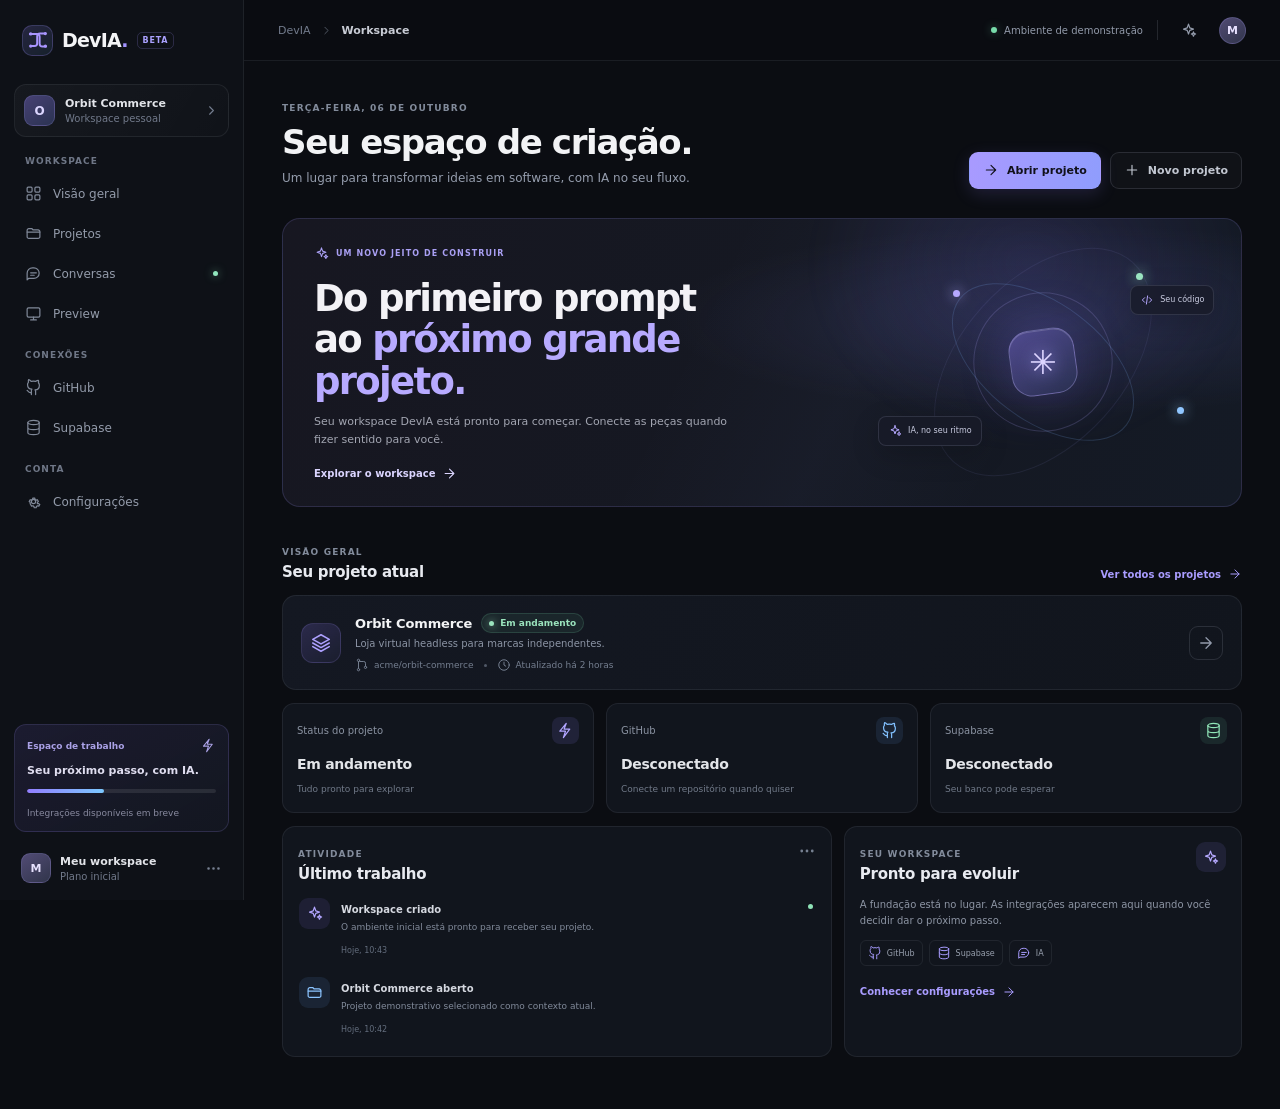
==== index.html @ 24600465 "Build DevIA workspace foundation" ====
<!doctype html>
<html lang="pt-BR">
  <head>
    <meta charset="UTF-8" />
    <meta name="viewport" content="width=device-width, initial-scale=1.0" />
    <meta name="theme-color" content="#0b0d12" />
    <meta name="description" content="DevIA — espaço de trabalho para desenvolvimento de software com IA." />
    <title>DevIA — Workspace</title>
    <link rel="icon" type="image/svg+xml" href="/favicon.svg" />
    <link rel="stylesheet" href="/src/styles.css" />
  </head>
  <body>
    <div id="app" aria-live="polite"></div>
    <script type="module" src="/src/app.js"></script>
  </body>
</html>
---- src/styles.css ----
:root {
  color-scheme: dark;
  --bg: #0b0d12;
  --bg-soft: #10131a;
  --panel: #11151d;
  --panel-raised: #151a23;
  --panel-hover: #191f2a;
  --line: rgba(194, 204, 222, .085);
  --line-strong: rgba(194, 204, 222, .14);
  --text: #f3f4f6;
  --text-secondary: #a0a6b4;
  --muted: #71798a;
  --purple: #a293ff;
  --blue: #77b8ff;
  --green: #89e7bb;
  --mint: #b1f7d2;
  --danger: #f28e96;
  font-family: Inter, ui-sans-serif, system-ui, -apple-system, BlinkMacSystemFont, "Segoe UI", sans-serif;
  font-synthesis: none;
  text-rendering: optimizeLegibility;
  -webkit-font-smoothing: antialiased;
  --radius-lg: 18px;
  --radius-md: 13px;
  --radius-sm: 10px;
}

* { box-sizing: border-box; }
html { min-width: 320px; background: var(--bg); }
body { margin: 0; min-width: 320px; min-height: 100vh; background: var(--bg); color: var(--text); }
button, input, textarea { font: inherit; }
button, a { -webkit-tap-highlight-color: transparent; }
a { color: inherit; text-decoration: none; }
button { color: inherit; }
[hidden] { display: none !important; }
::selection { color: #0b0d12; background: #b3a6ff; }

.app-shell { min-height: 100vh; }
.sidebar { position: fixed; z-index: 30; inset: 0 auto 0 0; display: flex; flex-direction: column; width: 244px; padding: 23px 14px 14px; background: #0e1117; border-right: 1px solid var(--line); }
.brand { display: flex; align-items: center; gap: 9px; height: 34px; margin: 0 8px 27px; }
.brand-mark { display: grid; width: 31px; height: 31px; place-items: center; color: #a995ff; border-radius: 10px; background: linear-gradient(145deg, rgba(151,133,255,.18), rgba(107,197,255,.09)); border: 1px solid rgba(159,143,255,.23); }
.brand-mark svg { width: 26px; height: 26px; }
.brand__word { font-weight: 730; letter-spacing: -.8px; font-size: 19px; }
.brand__dot { color: #a293ff; }
.brand__badge { padding: 3px 5px; color: #aaa1ff; border: 1px solid rgba(162,147,255,.2); border-radius: 5px; font-size: 8px; font-weight: 800; letter-spacing: .75px; }
.workspace-switcher { display: flex; align-items: center; gap: 10px; padding: 10px 9px; margin-bottom: 19px; border: 1px solid var(--line); background: linear-gradient(120deg, rgba(255,255,255,.035), rgba(255,255,255,.012)); border-radius: 12px; }
.workspace-switcher__avatar, .profile-avatar { display: grid; flex: 0 0 auto; place-items: center; width: 31px; height: 31px; color: #dcd6ff; font-size: 12px; font-weight: 700; border-radius: 9px; background: linear-gradient(145deg, #464073, #2b3352); border: 1px solid rgba(176,163,255,.2); }
.workspace-switcher__copy, .profile-button > span:nth-child(2) { display: flex; min-width: 0; flex: 1; flex-direction: column; gap: 3px; }
.workspace-switcher__copy strong, .profile-button strong { overflow: hidden; color: #e2e4e9; font-size: 11px; font-weight: 610; text-overflow: ellipsis; white-space: nowrap; }
.workspace-switcher__copy small, .profile-button small { color: var(--muted); font-size: 10px; }
.workspace-switcher__chevron { color: #757e90; }
.sidebar__nav { display: flex; flex: 1; flex-direction: column; gap: 18px; overflow: auto; scrollbar-width: thin; }
.nav-group { display: grid; gap: 3px; }
.nav-group__title { padding: 0 11px 6px; color: #6f7787; font-size: 9px; font-weight: 740; letter-spacing: 1.05px; text-transform: uppercase; }
.nav-link { position: relative; display: flex; align-items: center; gap: 11px; min-height: 37px; padding: 0 11px; color: #939baa; border-radius: 9px; font-size: 12px; font-weight: 530; transition: color .18s ease, background .18s ease; }
.nav-link .icon { color: #808999; }
.nav-link:hover { color: #e1e4ea; background: rgba(255,255,255,.035); }
.nav-link.is-active { color: #edeaff; background: linear-gradient(90deg, rgba(147,128,255,.14), rgba(147,128,255,.055)); box-shadow: inset 2px 0 #9b8aff; }
.nav-link.is-active .icon { color: #b0a3ff; }
.nav-link__ping { width: 5px; height: 5px; margin-left: auto; border-radius: 50%; background: #91e6bd; box-shadow: 0 0 9px rgba(137,231,187,.6); }
.sidebar__bottom { display: grid; gap: 12px; padding-top: 14px; }
.usage-card { position: relative; overflow: hidden; padding: 13px 12px 11px; border-radius: 12px; border: 1px solid rgba(164,151,255,.16); background: linear-gradient(150deg, rgba(101,81,179,.16), rgba(34,40,58,.26)); }
.usage-card__top { display: flex; align-items: center; justify-content: space-between; margin-bottom: 11px; color: #aaa1e6; font-size: 9px; font-weight: 610; }
.usage-card > strong { display: block; margin-bottom: 12px; color: #e0def0; font-size: 11px; font-weight: 620; }
.usage-card__bar { height: 4px; overflow: hidden; margin-bottom: 8px; border-radius: 5px; background: rgba(255,255,255,.09); }
.usage-card__bar i { display: block; width: 41%; height: 100%; border-radius: inherit; background: linear-gradient(90deg, #927eff, #7cc8ff); }
.usage-card small { color: #888a9f; font-size: 9px; }
.profile-button { display: flex; align-items: center; gap: 9px; width: 100%; padding: 9px 7px 3px; text-align: left; border: 0; background: transparent; }
.profile-button > .icon { color: #778091; }
.profile-avatar { width: 30px; height: 30px; color: #e8e2ff; font-size: 11px; background: linear-gradient(145deg, #514b74, #31354b); }
.profile-avatar--small { width: 27px; height: 27px; border-radius: 50%; }

.main-area { min-height: 100vh; margin-left: 244px; }
.topbar { position: sticky; z-index: 20; top: 0; display: flex; align-items: center; justify-content: space-between; height: 61px; padding: 0 34px; border-bottom: 1px solid var(--line); background: rgba(11,13,18,.87); backdrop-filter: blur(16px); }
.topbar__left, .topbar__right, .breadcrumbs { display: flex; align-items: center; }
.topbar__right { gap: 14px; }
.breadcrumbs { gap: 9px; color: #727b8c; font-size: 11px; }
.breadcrumbs .icon { color: #555c69; }
.breadcrumbs strong { color: #c8ccd5; font-weight: 560; }
.topbar__status { display: inline-flex; align-items: center; gap: 7px; color: #929aaa; font-size: 10px; }
.topbar__status i, .conversation-heading__dot { width: 6px; height: 6px; border-radius: 50%; background: #77dbaa; box-shadow: 0 0 10px rgba(119,219,170,.45); }
.topbar__divider { width: 1px; height: 20px; background: var(--line-strong); }
.icon-button { display: inline-grid; flex: 0 0 auto; width: 33px; height: 33px; place-items: center; color: #949cac; border: 1px solid transparent; border-radius: 9px; background: transparent; cursor: pointer; transition: color .16s ease, background .16s ease, border-color .16s ease; }
.icon-button:hover { color: #e3e5eb; background: rgba(255,255,255,.055); border-color: var(--line); }
.mobile-menu { display: none; }
.page-content { width: min(100%, 1450px); margin: 0 auto; padding: 35px 38px 52px; }
.page-heading { display: flex; align-items: flex-end; justify-content: space-between; gap: 26px; margin-bottom: 29px; }
.eyebrow { display: inline-block; color: #828b9b; font-size: 9px; font-weight: 750; letter-spacing: 1.18px; text-transform: uppercase; }
.page-heading h1 { margin: 8px 0 7px; color: #f2f3f5; font-size: clamp(27px, 3vw, 34px); font-weight: 640; letter-spacing: -1.35px; line-height: 1.14; }
.page-heading p { max-width: 565px; margin: 0; color: #959dad; font-size: 12px; line-height: 1.65; }
.page-heading__actions { display: flex; flex: 0 0 auto; flex-wrap: wrap; gap: 9px; }
.button { display: inline-flex; align-items: center; justify-content: center; gap: 8px; min-height: 37px; padding: 0 13px; color: #c1c6d1; border: 1px solid var(--line-strong); border-radius: 9px; background: rgba(255,255,255,.025); font-size: 11px; font-weight: 580; white-space: nowrap; cursor: pointer; transition: transform .16s ease, color .16s ease, background .16s ease, border-color .16s ease, box-shadow .16s ease; }
.button:hover { color: #f5f5f7; background: rgba(255,255,255,.075); border-color: rgba(198,207,225,.22); }
.button:active { transform: translateY(1px); }
.button--primary { color: #11111a; border-color: transparent; background: linear-gradient(105deg, #a99aff, #8f9dfd); box-shadow: 0 5px 17px rgba(144,129,255,.16); }
.button--primary:hover { color: #0b0d12; background: linear-gradient(105deg, #b6aaff, #9caaff); box-shadow: 0 7px 22px rgba(144,129,255,.26); }
.button--secondary { color: #c2c7d1; }
.button--ghost { border-color: transparent; background: transparent; color: #8f98a8; }
.button--sm { min-height: 30px; padding: 0 9px; font-size: 10px; }
.button:focus-visible, .icon-button:focus-visible, .nav-link:focus-visible, input:focus-visible, textarea:focus-visible { outline: 2px solid #a293ff; outline-offset: 2px; }

.welcome-banner { position: relative; display: flex; min-height: 246px; overflow: hidden; margin-bottom: 33px; border: 1px solid rgba(162,147,255,.17); border-radius: 18px; background: radial-gradient(ellipse at 81% 35%, rgba(84,89,160,.24) 0%, transparent 36%), linear-gradient(105deg, #171721 0%, #151822 54%, #141a25 100%); }
.welcome-banner::before { position: absolute; inset: 0; background: linear-gradient(115deg, transparent 42%, rgba(139,161,255,.03), transparent 76%); content: ""; pointer-events: none; }
.welcome-banner__glow { position: absolute; top: -150px; right: -25px; width: 470px; height: 390px; border-radius: 50%; background: radial-gradient(ellipse, rgba(111,102,223,.16), transparent 67%); filter: blur(8px); }
.welcome-banner__content { position: relative; z-index: 2; width: 61%; padding: 27px 31px 25px; }
.welcome-banner__label { display: flex; align-items: center; gap: 7px; color: #aaa0f4; font-size: 8px; font-weight: 750; letter-spacing: 1.1px; }
.welcome-banner h2 { margin: 17px 0 10px; color: #f3f2f6; font-size: clamp(27px, 3.4vw, 37px); font-weight: 570; letter-spacing: -1.7px; line-height: 1.13; }
.welcome-banner h2 span { color: #b7aaff; }
.welcome-banner__content > p { max-width: 440px; margin: 0; color: #a2a5b1; font-size: 11px; line-height: 1.65; }
.banner-link { display: inline-flex; align-items: center; gap: 7px; margin-top: 17px; color: #dbd5ff; font-size: 10px; font-weight: 640; }
.banner-link:hover { color: white; }
.welcome-art { position: absolute; top: 0; right: 2%; width: 39%; height: 100%; }
.orbit { position: absolute; top: 50%; left: 52%; border: 1px solid rgba(180,170,255,.19); border-radius: 50%; transform: translate(-50%,-50%) rotate(-22deg); }
.orbit--one { width: 139px; height: 139px; }
.orbit--two { width: 210px; height: 118px; border-color: rgba(130,180,255,.18); transform: translate(-50%,-50%) rotate(37deg); }
.orbit--three { width: 269px; height: 165px; border-color: rgba(151,151,226,.1); transform: translate(-50%,-50%) rotate(-48deg); }
.welcome-art__core { position: absolute; top: 50%; left: 52%; display: grid; width: 66px; height: 66px; place-items: center; border: 1px solid rgba(193,181,255,.35); border-radius: 21px; background: linear-gradient(145deg, rgba(111,98,195,.57), rgba(53,62,106,.55)); box-shadow: 0 0 50px rgba(128,111,249,.28), inset 0 1px rgba(255,255,255,.17); transform: translate(-50%,-50%) rotate(-8deg); }
.welcome-art__spark { color: #ddd5ff; font-size: 33px; text-shadow: 0 0 18px #a498ff; transform: rotate(8deg); }
.orbit-node { position: absolute; width: 7px; height: 7px; border-radius: 50%; box-shadow: 0 0 13px currentColor; }
.orbit-node--one { top: 25%; left: 28%; color: #b6a7ff; background: #b6a7ff; }
.orbit-node--two { right: 10%; bottom: 32%; color: #90c6ff; background: #90c6ff; }
.orbit-node--three { top: 19%; right: 21%; color: #9ce8c3; background: #9ce8c3; }
.floating-chip { position: absolute; z-index: 3; display: flex; align-items: center; gap: 6px; padding: 7px 9px; color: #c9cce0; border: 1px solid rgba(190,195,227,.14); border-radius: 8px; background: rgba(24,27,41,.8); box-shadow: 0 9px 28px rgba(0,0,0,.18); font-size: 8px; backdrop-filter: blur(7px); }
.floating-chip .icon { color: #b6a8ff; }
.floating-chip--top { top: 23%; right: 2%; }
.floating-chip--bottom { bottom: 21%; left: 8%; }
.section-row { display: flex; align-items: flex-end; justify-content: space-between; gap: 15px; margin: 0 0 14px; }
.section-row h2, .panel-heading h2 { margin: 4px 0 0; color: #e8eaf0; font-size: 15px; font-weight: 600; letter-spacing: -.28px; }
.text-link { display: inline-flex; align-items: center; gap: 7px; color: #a99cff; font-size: 10px; font-weight: 600; transition: color .15s ease; }
.text-link:hover { color: #ccc3ff; }
.project-overview { display: flex; align-items: center; justify-content: space-between; gap: 14px; min-height: 94px; padding: 17px 18px; border: 1px solid var(--line); border-radius: 14px; background: linear-gradient(115deg, #141822, #11151d); transition: border .18s ease, background .18s ease; }
.project-overview:hover { border-color: rgba(162,147,255,.22); background: #151a23; }
.project-overview__main { display: flex; align-items: center; min-width: 0; gap: 14px; }
.project-logo { display: grid; flex: 0 0 auto; width: 40px; height: 40px; place-items: center; border: 1px solid rgba(165,151,255,.16); border-radius: 12px; }
.project-logo--violet { color: #aea1ff; background: linear-gradient(145deg, rgba(135,115,240,.2), rgba(66,65,117,.15)); }
.project-logo--blue { color: #87c7ff; background: linear-gradient(145deg, rgba(73,150,240,.18), rgba(55,89,137,.13)); border-color: rgba(120,184,255,.17); }
.project-logo--green { color: #8de2b7; background: linear-gradient(145deg, rgba(87,197,147,.16), rgba(47,113,95,.12)); border-color: rgba(137,231,187,.16); }
.project-overview__copy { min-width: 0; }
.project-title-row { display: flex; align-items: center; flex-wrap: wrap; gap: 9px; }
.project-title-row h3 { margin: 0; font-size: 13px; font-weight: 610; letter-spacing: -.15px; }
.project-overview__copy > p { overflow: hidden; margin: 5px 0 9px; color: #8c95a5; font-size: 10px; text-overflow: ellipsis; white-space: nowrap; }
.project-meta { display: flex; align-items: center; gap: 10px; color: #747e8f; font-size: 9px; }
.project-meta span { display: flex; align-items: center; gap: 5px; }
.project-meta > i { width: 3px; height: 3px; border-radius: 50%; background: #505867; }
.project-arrow { display: grid; flex: 0 0 auto; width: 34px; height: 34px; place-items: center; color: #929aab; border: 1px solid var(--line-strong); border-radius: 9px; transition: color .16s, border .16s, background .16s; }
.project-arrow:hover { color: #d7d0ff; border-color: rgba(162,147,255,.32); background: rgba(162,147,255,.08); }
.metric-grid { display: grid; grid-template-columns: repeat(3, minmax(0, 1fr)); gap: 12px; margin-top: 13px; }
.metric-card { min-height: 110px; padding: 13px 14px; border: 1px solid var(--line); border-radius: 12px; background: var(--panel); }
.metric-card__top { display: flex; align-items: center; justify-content: space-between; margin-bottom: 12px; color: #8b93a2; font-size: 10px; }
.metric-icon { display: grid; width: 27px; height: 27px; place-items: center; border-radius: 8px; }
.metric-icon--violet { color: #b1a5ff; background: rgba(148,130,255,.12); }
.metric-icon--blue { color: #82c1ff; background: rgba(110,180,255,.1); }
.metric-icon--green { color: #90e6b8; background: rgba(112,219,166,.1); }
.metric-card > strong { display: block; margin-bottom: 5px; color: #e3e5e9; font-size: 14px; font-weight: 590; letter-spacing: -.28px; }
.metric-card > small { color: #717a89; font-size: 9px; }
.badge { display: inline-flex; align-items: center; gap: 6px; width: fit-content; padding: 4px 7px; color: #a2a9b7; border: 1px solid rgba(174,185,202,.13); border-radius: 20px; background: rgba(174,185,202,.055); font-size: 9px; font-weight: 570; white-space: nowrap; }
.badge--green { color: #9ae3bd; border-color: rgba(117,214,163,.17); background: rgba(102,192,145,.085); }
.badge--blue { color: #96caff; border-color: rgba(112,180,255,.17); background: rgba(92,154,222,.09); }
.badge--violet { color: #b9acff; border-color: rgba(166,148,255,.18); background: rgba(132,111,220,.1); }
.badge__dot { width: 5px; height: 5px; border-radius: 50%; background: currentColor; box-shadow: 0 0 8px currentColor; }
.dashboard-bottom { display: grid; grid-template-columns: 1.16fr .84fr; gap: 12px; margin-top: 13px; }
.panel { border: 1px solid var(--line); border-radius: 13px; background: var(--panel); }
.activity-panel, .next-panel { min-height: 184px; padding: 15px; }
.panel-heading { display: flex; align-items: flex-start; justify-content: space-between; gap: 12px; }
.panel-heading > .icon { color: #768091; }
.activity-item { position: relative; display: flex; gap: 11px; padding: 15px 1px 5px; }
.activity-icon { display: grid; flex: 0 0 auto; width: 31px; height: 31px; place-items: center; border-radius: 9px; }
.activity-icon--violet { color: #b2a5ff; background: rgba(148,130,255,.1); }
.activity-icon--blue { color: #8bc4ff; background: rgba(110,180,255,.1); }
.activity-item__copy { min-width: 0; }
.activity-item__copy strong { color: #d5d8e0; font-size: 10px; font-weight: 590; }
.activity-item__copy p { margin: 4px 0; color: #818a9a; font-size: 9px; line-height: 1.45; }
.activity-item__copy small { color: #636d7d; font-size: 8px; }
.activity-indicator { position: absolute; top: 21px; right: 3px; width: 5px; height: 5px; border-radius: 50%; background: #8fe3b7; }
.next-panel__spark { display: grid; width: 30px; height: 30px; place-items: center; color: #b6a9ff; border-radius: 9px; background: rgba(150,133,255,.11); }
.next-panel > p { margin: 14px 0 12px; color: #8d95a4; font-size: 10px; line-height: 1.55; }
.next-panel__tags { display: flex; flex-wrap: wrap; gap: 6px; margin-bottom: 14px; }
.next-panel__tags span { display: inline-flex; align-items: center; gap: 5px; padding: 5px 7px; color: #979fad; border: 1px solid var(--line); border-radius: 6px; font-size: 8px; }
.next-panel__tags span .icon { color: #a89cff; }

.projects-toolbar { display: flex; align-items: center; justify-content: space-between; gap: 16px; margin-bottom: 13px; }
.projects-toolbar__copy p { margin: 5px 0 0; color: #7f8999; font-size: 10px; }
.search-field { display: flex; align-items: center; gap: 8px; width: min(255px, 45vw); height: 35px; padding: 0 10px; color: #7e8797; border: 1px solid var(--line-strong); border-radius: 8px; background: #10141b; }
.search-field:focus-within { border-color: rgba(162,147,255,.46); box-shadow: 0 0 0 3px rgba(162,147,255,.08); }
.search-field input { width: 100%; min-width: 0; color: var(--text); border: 0; outline: 0; background: transparent; font-size: 10px; }
.search-field input::placeholder { color: #626b7a; }
.project-list { overflow: hidden; border: 1px solid var(--line); border-radius: 12px; background: #10141b; }
.project-list__header, .project-row { display: grid; grid-template-columns: minmax(200px, 1.5fr) minmax(125px, .85fr) minmax(150px, 1fr) minmax(86px, .6fr) 78px; align-items: center; gap: 12px; }
.project-list__header { min-height: 38px; padding: 0 15px; color: #687282; border-bottom: 1px solid var(--line); background: rgba(255,255,255,.012); font-size: 8px; font-weight: 720; letter-spacing: .7px; text-transform: uppercase; }
.project-row { min-height: 70px; padding: 0 15px; border-bottom: 1px solid var(--line); transition: background .14s ease; }
.project-row:last-of-type { border-bottom: 0; }
.project-row:hover { background: rgba(255,255,255,.024); }
.project-row__identity { display: flex; align-items: center; min-width: 0; gap: 10px; }
.project-row__identity .project-logo { width: 34px; height: 34px; border-radius: 10px; }
.project-row__identity > div { display: grid; min-width: 0; gap: 4px; }
.project-row__identity strong { overflow: hidden; color: #e1e4ea; font-size: 10px; font-weight: 590; text-overflow: ellipsis; white-space: nowrap; }
.project-row__identity > div > span { overflow: hidden; color: #788291; font-size: 9px; text-overflow: ellipsis; white-space: nowrap; }
.project-row__status { min-width: 0; }
.project-row__repo { display: flex; align-items: center; gap: 6px; overflow: hidden; color: #939baa; font-size: 9px; text-overflow: ellipsis; white-space: nowrap; }
.project-row__repo .icon { flex: 0 0 auto; color: #747e8e; }
.project-row__updated { color: #7f8998; font-size: 9px; white-space: nowrap; }
.project-row > .button { width: fit-content; }
.project-list__empty { padding: 28px; color: #8a93a2; text-align: center; font-size: 11px; }
.demo-note { display: flex; align-items: center; gap: 7px; margin-top: 13px; color: #737d8c; font-size: 9px; }
.demo-note .icon { color: #a89aff; }

.conversation-heading { margin-bottom: 21px; text-align: center; }
.conversation-heading > div { display: flex; align-items: center; justify-content: center; gap: 8px; color: #aaa0ff; }
.conversation-heading > div > .eyebrow { color: #9a91cd; }
.conversation-heading__dot { width: 5px; height: 5px; margin-left: 2px; }
.conversation-heading h1 { margin: 12px 0 7px; font-size: 25px; font-weight: 610; letter-spacing: -1px; }
.conversation-heading p { margin: 0; color: #8891a1; font-size: 11px; }
.conversation-layout { display: grid; grid-template-columns: minmax(0, 1.65fr) minmax(245px, .85fr); align-items: start; gap: 13px; }
.chat-panel { display: flex; min-height: 508px; flex-direction: column; overflow: hidden; }
.chat-panel__header { display: flex; align-items: center; justify-content: space-between; min-height: 57px; padding: 0 14px; border-bottom: 1px solid var(--line); }
.chat-project { display: flex; align-items: center; gap: 9px; }
.chat-project .project-logo { width: 30px; height: 30px; border-radius: 9px; }
.chat-project > span:nth-child(2) { display: flex; flex-direction: column; gap: 3px; }
.chat-project strong { color: #dfe2e9; font-size: 10px; font-weight: 600; }
.chat-project small { color: #747e8c; font-size: 8px; }
.chat-project > .icon { margin-left: 2px; color: #717b8a; }
.chat-history { display: flex; flex: 1; flex-direction: column; gap: 2px; min-height: 0; max-height: 368px; overflow-y: auto; padding: 12px 16px 7px; scrollbar-color: #353a49 transparent; scrollbar-width: thin; }
.chat-message { display: flex; gap: 10px; padding: 10px 1px; }
.chat-message--user { flex-direction: row-reverse; }
.chat-avatar { display: grid; flex: 0 0 auto; width: 27px; height: 27px; place-items: center; color: #b5a8ff; border: 1px solid rgba(161,144,255,.18); border-radius: 9px; background: rgba(126,106,222,.11); }
.chat-avatar--user { color: #e1deff; border-color: rgba(171,159,255,.15); background: #424269; font-size: 10px; font-weight: 700; }
.chat-message__body { max-width: min(87%, 490px); }
.chat-message--user .chat-message__body { text-align: right; }
.chat-message__meta { display: flex; align-items: center; gap: 7px; min-height: 15px; }
.chat-message--user .chat-message__meta { justify-content: flex-end; }
.chat-message__meta strong { color: #cfd3dc; font-size: 9px; font-weight: 620; }
.chat-message__meta > span { color: #677182; font-size: 8px; }
.chat-message__body p { margin: 5px 0 0; color: #9ba3b1; font-size: 10px; line-height: 1.65; }
.chat-message--user .chat-message__body p { display: inline-block; padding: 8px 10px; color: #ded9ff; border: 1px solid rgba(164,150,255,.1); border-radius: 10px 3px 10px 10px; background: rgba(117,100,195,.11); text-align: left; }
.demo-chip { padding: 2px 4px; color: #988be4 !important; border: 1px solid rgba(157,139,255,.16); border-radius: 4px; font-size: 7px !important; font-weight: 750; letter-spacing: .3px; }
.processing-label { color: #ae9fff !important; }
.typing-indicator { display: flex; gap: 4px; margin-top: 8px; }
.typing-indicator i { width: 5px; height: 5px; border-radius: 50%; background: #a797ff; animation: typing 1s ease-in-out infinite; }
.typing-indicator i:nth-child(2) { animation-delay: .14s; }
.typing-indicator i:nth-child(3) { animation-delay: .28s; }
@keyframes typing { 0%, 60%, 100% { opacity: .34; transform: translateY(0); } 30% { opacity: 1; transform: translateY(-3px); } }
.chat-composer { margin: 5px 11px 11px; padding: 9px 10px 7px; border: 1px solid rgba(190,199,218,.15); border-radius: 11px; background: #0e1219; transition: border-color .16s, box-shadow .16s; }
.chat-composer:focus-within { border-color: rgba(162,147,255,.39); box-shadow: 0 0 0 3px rgba(162,147,255,.06); }
.chat-composer textarea { display: block; width: 100%; min-height: 38px; max-height: 100px; resize: vertical; padding: 4px 1px; color: #e2e5eb; border: 0; outline: 0; background: transparent; font-size: 10px; line-height: 1.5; }
.chat-composer textarea::placeholder { color: #626c7b; }
.chat-composer__bottom { display: flex; align-items: center; justify-content: space-between; gap: 12px; padding-top: 7px; }
.chat-composer__bottom > span { display: flex; align-items: center; gap: 5px; color: #707a89; font-size: 8px; }
.chat-composer__bottom > span .icon { color: #a192ff; }
.send-button { display: grid; width: 29px; height: 29px; place-items: center; color: #171521; border: 0; border-radius: 8px; background: linear-gradient(135deg, #b2a4ff, #8bb8ff); cursor: pointer; transition: filter .15s, transform .15s; }
.send-button:hover { filter: brightness(1.1); transform: translateY(-1px); }
.send-button:disabled { opacity: .48; cursor: wait; }
.actions-panel { padding: 14px 13px 12px; }
.actions-panel .panel-heading h2 { font-size: 13px; }
.count-badge { display: grid; width: 23px; height: 23px; place-items: center; color: #bcb0ff; border: 1px solid rgba(164,149,255,.18); border-radius: 7px; background: rgba(142,125,237,.09); font-size: 9px; }
.actions-panel__intro { margin: 9px 0 12px; color: #7e8897; font-size: 9px; line-height: 1.5; }
.file-list { display: grid; gap: 3px; }
.file-row { display: flex; align-items: center; gap: 7px; min-width: 0; padding: 7px 6px; border: 1px solid transparent; border-radius: 7px; background: rgba(255,255,255,.018); }
.file-row > .icon { flex: 0 0 auto; color: #7d8796; }
.file-change { width: 15px; flex: 0 0 auto; font-size: 9px; font-weight: 800; text-align: center; }
.file-change--m { color: #e0b96f; }
.file-change--a { color: #84dbab; }
.file-change--d { color: #e48e99; }
.file-row__name { overflow: hidden; flex: 1; color: #b4bbc7; font-family: ui-monospace, SFMono-Regular, Menlo, monospace; font-size: 8px; text-overflow: ellipsis; white-space: nowrap; }
.file-row__type { color: #657081; font-size: 7px; }
.file-actions { display: flex; flex-wrap: wrap; gap: 5px; margin-top: 10px; }
.panel-footnote { display: flex; align-items: center; gap: 5px; margin-top: 12px; padding-top: 9px; color: #6d7786; border-top: 1px solid var(--line); font-size: 8px; }
.panel-footnote .icon { color: #78ba9c; }
.empty-files { display: grid; justify-items: center; gap: 8px; padding: 32px 12px; color: #8692a0; text-align: center; }
.empty-files .icon { color: #87ddb4; }
.empty-files strong { color: #cbd1d8; font-size: 11px; }
.empty-files span { font-size: 9px; }

.preview-shell { overflow: hidden; border: 1px solid var(--line-strong); border-radius: 13px; background: #11151d; box-shadow: 0 20px 65px rgba(0,0,0,.17); }
.preview-toolbar { display: flex; align-items: center; gap: 9px; height: 46px; padding: 0 11px; border-bottom: 1px solid var(--line); background: #151922; }
.preview-toolbar__traffic { display: flex; gap: 5px; padding: 0 5px 0 2px; }
.preview-toolbar__traffic i { width: 7px; height: 7px; border-radius: 50%; background: #ed7c7d; }
.preview-toolbar__traffic i:nth-child(2) { background: #e7ba69; }
.preview-toolbar__traffic i:nth-child(3) { background: #70c58c; }
.preview-address { display: flex; flex: 1; align-items: center; gap: 7px; max-width: 470px; height: 27px; margin: 0 auto; padding: 0 9px; color: #7c8594; border: 1px solid rgba(180,190,210,.075); border-radius: 6px; background: #0d1117; font-size: 8px; }
.preview-address .icon { color: #86d0a9; }
.preview-address b { color: #555e6c; font-weight: 400; }
.preview-address span:last-child { overflow: hidden; color: #9fa7b4; text-overflow: ellipsis; white-space: nowrap; }
.preview-refresh.is-spinning .icon { animation: rotate .65s ease; }
@keyframes rotate { to { transform: rotate(360deg); } }
.preview-canvas { min-height: 475px; padding: 23px; background: #090b0f; }
.demo-site { position: relative; display: flex; min-height: 430px; flex-direction: column; overflow: hidden; padding: 21px 30px 13px; color: #20211d; background: #e8e8e3; font-family: Inter, ui-sans-serif, system-ui, sans-serif; }
.demo-site__nav { position: relative; z-index: 3; display: flex; align-items: center; justify-content: space-between; min-height: 30px; }
.demo-site__brand { display: flex; align-items: center; gap: 4px; color: #171914; font-size: 16px; font-weight: 680; letter-spacing: -1px; }
.demo-site__brand > span:last-child { color: #9b553e; }
.demo-site__mark { display: grid; width: 22px; height: 22px; place-items: center; margin-right: 4px; color: #e8e8e3; border-radius: 7px; background: #252821; font-family: Georgia, serif; font-size: 15px; font-style: italic; }
.demo-site__links { display: flex; gap: 24px; color: #6a6d64; font-size: 8px; }
.demo-site__nav-cta { padding: 7px 10px; color: #e9e7df; border-radius: 4px; background: #282a24; font-size: 8px; }
.demo-site__nav-cta span { margin-left: 7px; }
.demo-site__hero { position: relative; display: flex; flex: 1; flex-direction: column; justify-content: center; min-height: 335px; padding: 27px 2px 42px; }
.demo-site__kicker { display: flex; align-items: center; gap: 6px; color: #74786e; font-size: 7px; font-weight: 680; letter-spacing: 1.05px; }
.demo-site__kicker i { width: 5px; height: 5px; border-radius: 50%; background: #a8644e; }
.demo-site__hero h2, .demo-site__hero h1 { position: relative; z-index: 2; max-width: 480px; margin: 14px 0 10px; color: #22241e; font-family: Georgia, "Times New Roman", serif; font-size: clamp(45px, 6vw, 75px); font-weight: 400; letter-spacing: -4.4px; line-height: .9; }
.demo-site__hero h2 em, .demo-site__hero h1 em { color: #a35c45; font-weight: 400; }
.demo-site__hero > p { position: relative; z-index: 2; max-width: 280px; margin: 5px 0 14px; color: #77786f; font-size: 9px; line-height: 1.65; }
.demo-site__button { position: relative; z-index: 2; display: inline-flex; align-items: center; gap: 14px; width: fit-content; padding: 9px 11px; color: #e8e7dd; border-radius: 4px; background: #282a24; font-size: 8px; }
.demo-site__hero-foot { position: absolute; right: 0; bottom: 12px; left: 0; display: flex; justify-content: space-between; color: #8b8c83; font-size: 6px; letter-spacing: .6px; }
.demo-site__graphic { position: absolute; top: 50%; right: 5%; width: 260px; height: 245px; transform: translateY(-48%); }
.graphic-ring { position: absolute; top: 50%; left: 50%; display: block; border: 1px solid rgba(152,93,69,.2); border-radius: 50%; transform: translate(-50%,-50%) rotate(-32deg); }
.graphic-ring--one { width: 192px; height: 192px; }
.graphic-ring--two { width: 265px; height: 128px; border-color: rgba(96,101,81,.19); transform: translate(-50%,-50%) rotate(43deg); }
.graphic-blob { position: absolute; top: 50%; left: 50%; width: 91px; height: 102px; border-radius: 56% 44% 42% 58% / 42% 47% 53% 58%; background: radial-gradient(circle at 30% 27%, #bc8065, #a35841 55%, #783f35); box-shadow: inset -9px -12px 15px rgba(57,32,29,.24), 0 10px 23px rgba(98,63,46,.18); transform: translate(-50%,-50%) rotate(25deg); }
.graphic-star { position: absolute; top: 18%; right: 10%; color: #9c5f4a; font-size: 28px; }
.demo-site__footer { position: relative; z-index: 2; display: flex; justify-content: space-between; gap: 9px; padding-top: 10px; color: #8a8b82; border-top: 1px solid rgba(55,58,46,.12); font-size: 6px; letter-spacing: .5px; }
.demo-site--standalone { min-height: min(800px, 100vh); padding: 30px clamp(22px, 7vw, 100px) 18px; }
.demo-site--standalone .demo-site__hero { min-height: 600px; }
.demo-site--standalone .demo-site__graphic { right: 8%; width: 370px; height: 350px; }
.demo-site--standalone .graphic-ring--one { width: 270px; height: 270px; }
.demo-site--standalone .graphic-ring--two { width: 380px; height: 190px; }
.demo-site--standalone .graphic-blob { width: 135px; height: 145px; }
.demo-site--standalone .demo-site__hero h1 { max-width: 630px; font-size: clamp(68px, 10vw, 116px); }
.demo-site--standalone .demo-site__hero > p { max-width: 360px; font-size: 12px; }
.demo-site--standalone .demo-site__kicker { font-size: 9px; }
.demo-site--standalone .demo-site__button { font-size: 10px; padding: 11px 14px; }
.demo-site--standalone .demo-site__footer { font-size: 8px; }
.standalone-preview { min-height: 100vh; padding: clamp(12px, 4vw, 45px); background: #0b0d12; }
.preview-caption { display: flex; align-items: center; justify-content: space-between; gap: 10px; padding: 10px 12px 0; color: #70798a; font-size: 8px; }
.preview-caption span:first-child { display: flex; align-items: center; gap: 6px; color: #a0a8b6; }
.preview-caption .icon { color: #b09fff; }

.integration-card { overflow: hidden; }
.integration-card__top { display: flex; align-items: center; gap: 14px; padding: 22px; border-bottom: 1px solid var(--line); background: radial-gradient(ellipse at 0 0, rgba(134,117,237,.07), transparent 48%); }
.integration-visual { display: grid; width: 57px; height: 57px; place-items: center; border-radius: 16px; }
.integration-visual--github { color: #e6e8ee; border: 1px solid rgba(195,202,217,.13); background: linear-gradient(145deg, rgba(174,181,200,.12), rgba(68,74,92,.1)); }
.integration-visual--supabase { color: #84e1ad; border: 1px solid rgba(112,219,166,.15); background: linear-gradient(145deg, rgba(93,212,155,.12), rgba(44,124,98,.1)); }
.integration-card__top > div:nth-child(2) { display: grid; gap: 8px; }
.integration-card__status { display: flex; align-items: center; flex-wrap: wrap; gap: 9px; }
.integration-card__status > span:last-child { color: #7f8997; font-size: 9px; }
.integration-card__badge { display: inline-flex; align-items: center; gap: 6px; margin-left: auto; padding: 6px 8px; color: #8da99a; border: 1px solid rgba(111,190,151,.13); border-radius: 20px; background: rgba(101,179,138,.05); font-size: 8px; }
.integration-card__body { padding: 24px 23px 25px; }
.integration-card__body h2 { margin: 0 0 8px; color: #e5e8ed; font-size: 17px; font-weight: 610; letter-spacing: -.45px; }
.integration-card__body > p { max-width: 620px; margin: 0; color: #8992a1; font-size: 10px; line-height: 1.7; }
.integration-feature-list { display: grid; grid-template-columns: repeat(3, minmax(0, 1fr)); gap: 10px; margin-top: 23px; }
.integration-feature-list > div { display: flex; align-items: center; gap: 7px; padding: 10px 9px; color: #aab1bf; border: 1px solid var(--line); border-radius: 8px; background: rgba(255,255,255,.017); font-size: 9px; }
.integration-feature-list .icon { flex: 0 0 auto; color: #91dbb4; }
.integration-card__footer { display: flex; align-items: center; justify-content: space-between; gap: 16px; padding: 13px 21px; border-top: 1px solid var(--line); background: rgba(255,255,255,.012); }
.integration-card__footer > span { display: flex; align-items: center; gap: 6px; color: #737d8c; font-size: 8px; }
.integration-card__footer > span .icon { color: #aa9cff; }
.integration-note { display: flex; align-items: center; gap: 8px; margin-top: 13px; padding: 12px 13px; color: #7f8997; border: 1px solid var(--line); border-radius: 9px; background: rgba(255,255,255,.015); font-size: 9px; }
.integration-note .icon { color: #80d8ad; }

.settings-card { overflow: hidden; }
.settings-card__header { display: flex; align-items: flex-start; justify-content: space-between; padding: 23px 22px 20px; }
.settings-card__header h2 { margin: 8px 0 7px; color: #e7e9ee; font-size: 19px; font-weight: 600; letter-spacing: -.6px; }
.settings-card__header p { max-width: 520px; margin: 0; color: #858e9d; font-size: 10px; line-height: 1.65; }
.settings-emblem { display: grid; width: 43px; height: 43px; place-items: center; color: #b09fff; border: 1px solid rgba(166,148,255,.15); border-radius: 13px; background: rgba(145,125,241,.09); }
.settings-list { border-top: 1px solid var(--line); }
.setting-row { display: flex; align-items: center; gap: 12px; min-height: 64px; padding: 10px 21px; border-bottom: 1px solid var(--line); }
.setting-row:last-child { border-bottom: 0; }
.setting-row__icon { display: grid; flex: 0 0 auto; width: 31px; height: 31px; place-items: center; color: #a497ff; border: 1px solid rgba(161,145,255,.12); border-radius: 9px; background: rgba(141,122,230,.07); }
.setting-row > div { min-width: 0; flex: 1; }
.setting-row > div strong { color: #ced2dc; font-size: 10px; font-weight: 590; }
.setting-row > div p { margin: 4px 0 0; color: #7e8897; font-size: 9px; }
.setting-row__status { color: #8993a1; font-size: 9px; }
.settings-card__footer { display: flex; align-items: center; gap: 7px; padding: 13px 21px; color: #737d8a; border-top: 1px solid var(--line); background: rgba(255,255,255,.012); font-size: 9px; }
.settings-card__footer .icon { color: #ac9dff; }

.toast { position: fixed; z-index: 100; right: 23px; bottom: 23px; display: flex; align-items: center; gap: 8px; max-width: min(390px, calc(100vw - 32px)); padding: 11px 14px; color: #ccebd9; border: 1px solid rgba(115,210,160,.18); border-radius: 10px; background: #17221e; box-shadow: 0 12px 38px rgba(0,0,0,.38); font-size: 10px; animation: toast-in .2s ease both; }
.toast .icon { flex: 0 0 auto; color: #8ce2b3; }
.toast--info { color: #ddd9ff; border-color: rgba(166,149,255,.18); background: #201e2e; }
.toast--info .icon { color: #b2a3ff; }
@keyframes toast-in { from { opacity: 0; transform: translateY(8px); } to { opacity: 1; transform: translateY(0); } }
.dialog-backdrop { position: fixed; z-index: 90; inset: 0; display: grid; place-items: center; padding: 18px; background: rgba(3,5,9,.74); backdrop-filter: blur(8px); animation: fade-in .15s ease; }
@keyframes fade-in { from { opacity: 0; } to { opacity: 1; } }
.dialog { width: min(100%, 430px); overflow: hidden; border: 1px solid rgba(194,204,222,.15); border-radius: 15px; background: #141821; box-shadow: 0 28px 100px rgba(0,0,0,.5); }
.dialog__header { display: flex; align-items: flex-start; justify-content: space-between; gap: 16px; padding: 17px 18px 13px; border-bottom: 1px solid var(--line); }
.dialog__header h2 { margin: 5px 0 0; color: #edeef2; font-size: 17px; font-weight: 620; letter-spacing: -.4px; }
.dialog__body { padding: 16px 18px; }
.dialog-copy { margin: 0; color: #a0a8b5; font-size: 10px; line-height: 1.7; }
.dialog__footer { display: flex; justify-content: flex-end; gap: 8px; padding: 11px 18px 15px; border-top: 1px solid var(--line); background: rgba(255,255,255,.01); }
.dialog-form { display: grid; gap: 8px; }
.dialog-form label { margin-top: 3px; color: #cdd2dc; font-size: 9px; font-weight: 600; }
.dialog-form label span { color: #717b8a; font-weight: 400; }
.dialog-form input, .dialog-form textarea { width: 100%; padding: 9px 10px; color: #e5e8ed; border: 1px solid rgba(194,204,222,.13); border-radius: 8px; outline: 0; background: #0d1117; font-size: 10px; }
.dialog-form input:focus, .dialog-form textarea:focus { border-color: rgba(162,147,255,.5); }
.dialog-form input::placeholder, .dialog-form textarea::placeholder { color: #646d7d; }
.dialog-form textarea { resize: vertical; }
.dialog-hint { display: flex; align-items: center; gap: 6px; margin: 4px 0; color: #808b99; font-size: 8px; }
.dialog-hint .icon { color: #a799ff; }
.dialog-form__submit { margin-top: 3px; }
.mock-diff { display: grid; gap: 7px; margin-top: 12px; }
.mock-diff > div { display: flex; justify-content: space-between; gap: 8px; color: #a7afbd; font-family: ui-monospace, SFMono-Regular, Menlo, monospace; font-size: 8px; }
.mock-diff small { color: #83d9a9; font-family: inherit; font-size: 8px; }
.mock-diff pre { overflow: auto; margin: 0; padding: 9px; color: #99a4b5; border: 1px solid var(--line); border-radius: 7px; background: #0c1015; font-size: 8px; line-height: 1.7; }
.diff-add { color: #8bd9a9; }
.sr-only { position: absolute; width: 1px; height: 1px; overflow: hidden; clip: rect(0,0,0,0); white-space: nowrap; clip-path: inset(50%); }
.mobile-scrim { display: none; }

@media (min-width: 1500px) {
  .page-content { padding-top: 43px; }
  .welcome-banner { min-height: 270px; }
  .welcome-banner__content { padding-top: 35px; }
  .project-overview { min-height: 103px; }
}

@media (max-width: 1140px) {
  .page-content { padding-right: 26px; padding-left: 26px; }
  .topbar { padding-right: 26px; padding-left: 26px; }
  .project-list__header, .project-row { grid-template-columns: minmax(170px, 1.35fr) minmax(115px, .85fr) minmax(125px, 1fr) minmax(70px, .55fr) 70px; gap: 8px; }
  .conversation-layout { grid-template-columns: minmax(0, 1.4fr) minmax(225px, .8fr); }
  .welcome-art { right: 0; width: 41%; }
}

@media (max-width: 900px) {
  .sidebar { z-index: 60; width: 252px; transform: translateX(-101%); transition: transform .24s cubic-bezier(.2,.8,.2,1); box-shadow: 22px 0 50px rgba(0,0,0,.25); }
  .nav-open .sidebar { transform: translateX(0); }
  .mobile-scrim { position: fixed; z-index: 55; inset: 0; background: rgba(0,0,0,.52); backdrop-filter: blur(3px); }
  .nav-open .mobile-scrim { display: block; }
  .main-area { margin-left: 0; }
  .mobile-menu { display: inline-grid; margin-right: 8px; }
  .conversation-layout { grid-template-columns: minmax(0, 1.35fr) minmax(215px, .8fr); }
  .project-list__header, .project-row { grid-template-columns: minmax(155px, 1.25fr) minmax(110px, .8fr) minmax(115px, .9fr) 68px; }
  .project-list__header > :nth-child(4), .project-row__updated { display: none; }
  .project-row > .button { justify-self: end; }
}

@media (max-width: 680px) {
  .topbar { height: 56px; padding: 0 15px; }
  .topbar__right { gap: 8px; }
  .topbar__status { font-size: 0; }
  .topbar__status i { width: 7px; height: 7px; }
  .topbar__divider { display: none; }
  .topbar__help { display: none; }
  .breadcrumbs { gap: 6px; font-size: 10px; }
  .mobile-menu { margin-right: 4px; }
  .page-content { padding: 26px 15px 38px; }
  .page-heading { align-items: flex-start; flex-direction: column; gap: 15px; margin-bottom: 22px; }
  .page-heading h1 { font-size: 28px; }
  .page-heading__actions { width: 100%; }
  .page-heading__actions .button { flex: 1; }
  .welcome-banner { min-height: 288px; margin-bottom: 27px; }
  .welcome-banner__content { width: 100%; padding: 22px 19px; }
  .welcome-banner h2 { max-width: 290px; font-size: 31px; }
  .welcome-banner__content > p { max-width: 320px; font-size: 10px; }
  .welcome-art { top: auto; right: 0; bottom: -25px; width: 49%; height: 175px; opacity: .48; }
  .orbit--one { width: 104px; height: 104px; }
  .orbit--two { width: 152px; height: 88px; }
  .orbit--three { width: 202px; height: 120px; }
  .welcome-art__core { width: 49px; height: 49px; border-radius: 15px; }
  .welcome-art__spark { font-size: 24px; }
  .floating-chip { display: none; }
  .section-row { align-items: flex-start; }
  .section-row h2 { font-size: 14px; }
  .section-row > .text-link { margin-top: 10px; font-size: 9px; white-space: nowrap; }
  .project-overview { min-height: 88px; padding: 13px 12px; }
  .project-overview__main { gap: 10px; }
  .project-logo { width: 35px; height: 35px; }
  .project-title-row { gap: 6px; }
  .project-title-row h3 { font-size: 11px; }
  .project-title-row .badge { font-size: 7px; padding: 3px 5px; }
  .project-overview__copy > p { max-width: 240px; font-size: 9px; }
  .project-meta { flex-wrap: wrap; row-gap: 5px; gap: 7px; font-size: 8px; }
  .project-meta span:nth-of-type(2), .project-meta > i { display: none; }
  .project-arrow { width: 30px; height: 30px; }
  .metric-grid { grid-template-columns: 1fr; gap: 8px; margin-top: 9px; }
  .metric-card { display: grid; grid-template-columns: 1fr auto; min-height: 69px; padding: 10px 12px; }
  .metric-card__top { display: contents; }
  .metric-card__top > span:first-child { align-self: end; color: #8993a1; font-size: 9px; }
  .metric-icon { grid-column: 2; grid-row: 1 / span 2; align-self: center; }
  .metric-card > strong { grid-column: 1; grid-row: 2; margin: 3px 0 0; font-size: 12px; }
  .metric-card > small { grid-column: 1 / -1; margin-top: 5px; }
  .dashboard-bottom { grid-template-columns: 1fr; gap: 9px; margin-top: 9px; }
  .activity-panel, .next-panel { min-height: auto; padding: 13px; }
  .activity-item { padding-top: 13px; }
  .projects-toolbar { align-items: flex-start; flex-direction: column; }
  .search-field { width: 100%; }
  .project-list { overflow-x: auto; }
  .project-list__header, .project-row { min-width: 605px; grid-template-columns: 205px 125px 155px 70px; }
  .project-list__header > :nth-child(4), .project-row__updated { display: none; }
  .project-row { min-height: 66px; }
  .conversation-heading { margin-bottom: 18px; }
  .conversation-heading h1 { font-size: 22px; }
  .conversation-layout { grid-template-columns: 1fr; }
  .chat-panel { min-height: 435px; }
  .chat-history { max-height: 295px; }
  .actions-panel { padding: 13px; }
  .preview-canvas { min-height: 370px; padding: 10px; }
  .demo-site { min-height: 345px; padding: 15px 14px 10px; }
  .demo-site__links { gap: 11px; font-size: 7px; }
  .demo-site__nav-cta { padding: 6px 7px; font-size: 7px; }
  .demo-site__hero { min-height: 268px; }
  .demo-site__hero h2 { font-size: clamp(42px, 12vw, 62px); letter-spacing: -3px; }
  .demo-site__hero > p { max-width: 190px; font-size: 8px; }
  .demo-site__graphic { right: -24%; width: 170px; height: 180px; opacity: .57; }
  .graphic-ring--one { width: 134px; height: 134px; }
  .graphic-ring--two { width: 190px; height: 98px; }
  .graphic-blob { width: 67px; height: 73px; }
  .demo-site__footer { font-size: 5px; }
  .preview-caption { align-items: flex-start; flex-direction: column; font-size: 8px; }
  .integration-card__top { align-items: flex-start; flex-wrap: wrap; padding: 16px; }
  .integration-visual { width: 46px; height: 46px; }
  .integration-card__badge { margin-left: 0; }
  .integration-card__body { padding: 19px 16px; }
  .integration-feature-list { grid-template-columns: 1fr; gap: 6px; margin-top: 16px; }
  .integration-feature-list > div { padding: 8px; }
  .integration-card__footer { align-items: flex-start; flex-direction: column; padding: 12px 16px; }
  .integration-card__footer .button { width: 100%; }
  .integration-note { align-items: flex-start; line-height: 1.55; }
  .settings-card__header { padding: 18px 15px; }
  .setting-row { padding: 9px 14px; }
  .settings-card__footer { padding: 12px 14px; font-size: 8px; }
  .standalone-preview { padding: 8px; }
  .demo-site--standalone { min-height: calc(100vh - 16px); padding: 16px 14px 12px; }
  .demo-site--standalone .demo-site__hero { min-height: 65vh; }
  .demo-site--standalone .demo-site__hero h1 { font-size: clamp(54px, 17vw, 78px); letter-spacing: -3.5px; }
  .demo-site--standalone .demo-site__graphic { right: -12%; width: 200px; height: 210px; opacity: .55; }
  .demo-site--standalone .graphic-ring--one { width: 154px; height: 154px; }
  .demo-site--standalone .graphic-ring--two { width: 223px; height: 115px; }
  .demo-site--standalone .graphic-blob { width: 80px; height: 89px; }
  .demo-site--standalone .demo-site__footer { flex-wrap: wrap; font-size: 5px; }
  .toast { right: 12px; bottom: 12px; }
}
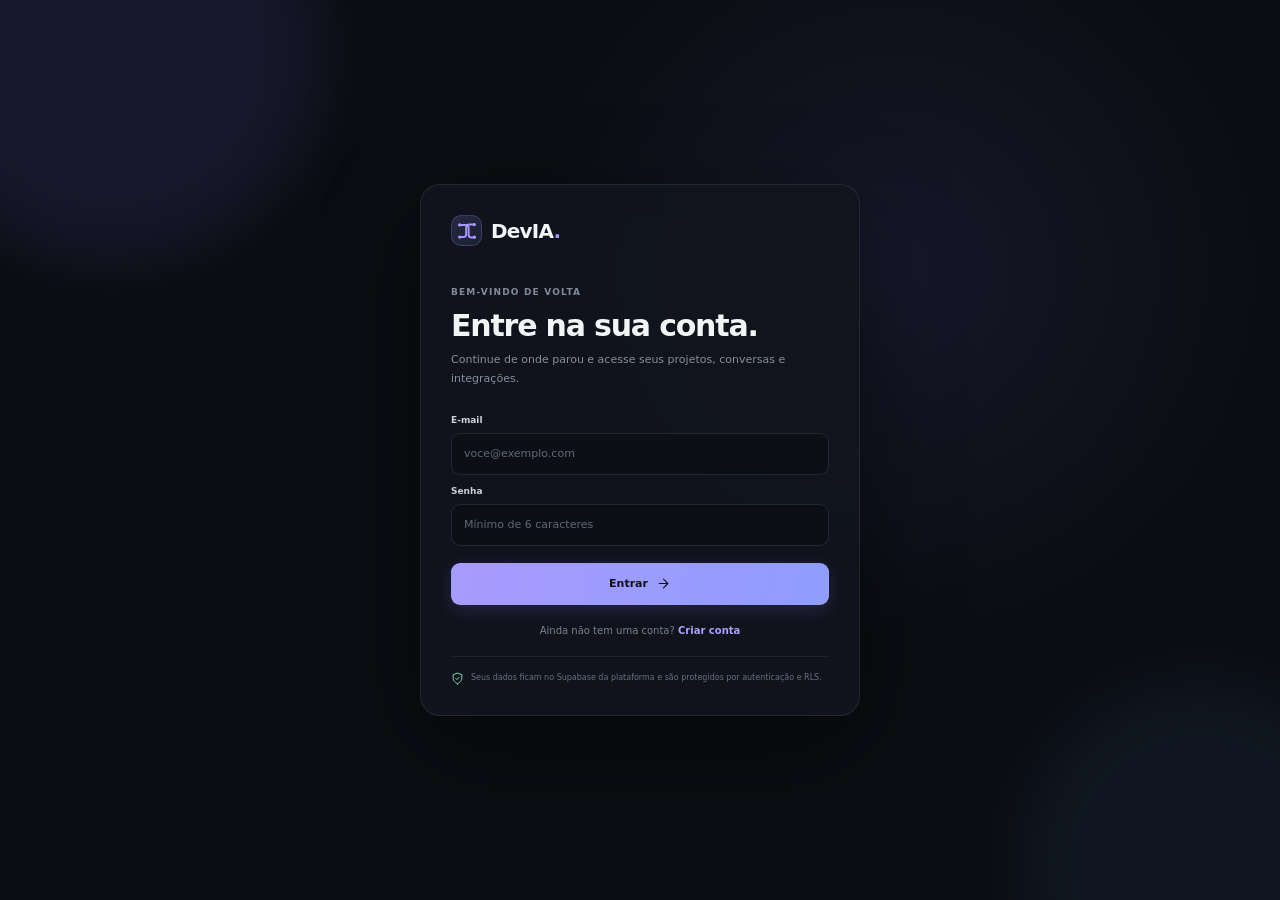
==== commit 33a99989: "feat: load auth styles" ====
--- a/index.html
+++ b/index.html
@@ -8,6 +8,7 @@
     <title>DevIA — Workspace</title>
     <link rel="icon" type="image/svg+xml" href="/favicon.svg" />
     <link rel="stylesheet" href="/src/styles.css" />
+    <link rel="stylesheet" href="/src/auth.css" />
   </head>
   <body>
     <div id="app" aria-live="polite"></div>
--- a/src/auth.css
+++ b/src/auth.css
@@ -0,0 +1 @@
+.landing-page,.auth-page{min-height:100vh;background:radial-gradient(circle at 70% 30%,rgba(113,96,218,.12),transparent 34%),#0b0d12;color:#f3f4f6}.landing-page{padding:0 clamp(20px,5vw,72px);display:flex;flex-direction:column}.landing-nav{height:78px;display:flex;align-items:center;justify-content:space-between;max-width:1280px;width:100%;margin:0 auto}.auth-brand{display:flex;align-items:center;gap:9px}.auth-brand strong{font-size:20px;letter-spacing:-.8px}.auth-brand strong span{color:#a293ff}.landing-nav__actions{display:flex;gap:8px}.landing-hero{width:min(1280px,100%);margin:auto;min-height:calc(100vh - 170px);display:grid;grid-template-columns:1.05fr .95fr;align-items:center;gap:30px}.landing-hero__copy{position:relative;z-index:2}.landing-hero h1{font-size:clamp(48px,7vw,86px);line-height:.98;letter-spacing:-4px;margin:17px 0 22px;font-weight:650}.landing-hero h1 span{color:#a99cff}.landing-hero p{max-width:570px;color:#929aaa;font-size:14px;line-height:1.75}.landing-hero__actions{display:flex;align-items:center;gap:20px;margin-top:28px}.button--large{min-height:45px;padding:0 17px}.landing-text-link{color:#9ca4b3;font-size:11px}.landing-text-link:hover{color:#fff}.landing-visual{position:relative;height:min(540px,65vw);min-height:360px}.landing-orbit{position:absolute;left:50%;top:50%;border:1px solid rgba(169,156,255,.18);border-radius:50%;transform:translate(-50%,-50%)}.landing-orbit--one{width:210px;height:210px}.landing-orbit--two{width:390px;height:185px;transform:translate(-50%,-50%) rotate(35deg);border-color:rgba(119,184,255,.15)}.landing-orbit--three{width:500px;height:300px;transform:translate(-50%,-50%) rotate(-28deg);border-color:rgba(137,231,187,.09)}.landing-core{position:absolute;left:50%;top:50%;width:100px;height:100px;display:grid;place-items:center;transform:translate(-50%,-50%) rotate(-8deg);border-radius:28px;border:1px solid rgba(184,172,255,.35);background:linear-gradient(145deg,rgba(102,87,191,.55),rgba(46,57,96,.55));box-shadow:0 0 80px rgba(132,112,255,.25),inset 0 1px rgba(255,255,255,.15)}.landing-core span{font-size:46px;color:#ddd6ff}.landing-node{position:absolute;width:45px;height:45px;display:grid;place-items:center;border:1px solid rgba(194,204,222,.13);border-radius:13px;background:#151a23;box-shadow:0 12px 30px rgba(0,0,0,.25)}.landing-node--github{left:14%;top:28%;color:#dfe4ee}.landing-node--db{right:13%;bottom:26%;color:#8ce3b8}.landing-node--ai{right:21%;top:16%;color:#b3a6ff}.landing-features{width:min(1280px,100%);display:grid;grid-template-columns:repeat(3,1fr);gap:12px;margin:0 auto 25px}.landing-features article{padding:17px;border:1px solid rgba(194,204,222,.085);border-radius:13px;background:#11151d}.landing-features article>span{display:grid;width:32px;height:32px;place-items:center;border-radius:9px;background:rgba(162,147,255,.08);color:#a99cff;margin-bottom:10px}.landing-features strong{font-size:11px}.landing-features p{margin:5px 0 0;color:#7f8999;font-size:9px;line-height:1.55}.landing-footer{width:min(1280px,100%);margin:auto;padding:18px 0 24px;display:flex;justify-content:space-between;color:#596273;font-size:8px;border-top:1px solid rgba(194,204,222,.06)}.auth-page{display:grid;place-items:center;padding:25px;position:relative;overflow:hidden}.auth-page__glow{position:absolute;border-radius:50%;filter:blur(30px);pointer-events:none}.auth-page__glow--one{width:420px;height:420px;background:rgba(117,96,229,.12);top:-160px;left:-100px}.auth-page__glow--two{width:360px;height:360px;background:rgba(66,139,215,.08);right:-100px;bottom:-140px}.auth-card{position:relative;width:min(100%,440px);padding:30px;border:1px solid rgba(194,204,222,.11);border-radius:20px;background:rgba(17,21,29,.94);box-shadow:0 30px 100px rgba(0,0,0,.4);backdrop-filter:blur(18px)}.auth-brand{margin-bottom:34px}.auth-card__intro h1{margin:9px 0 8px;font-size:30px;letter-spacing:-1.2px}.auth-card__intro p{margin:0;color:#858f9f;font-size:11px;line-height:1.65}.auth-form{display:grid;gap:8px;margin-top:24px}.auth-form label{margin-top:3px;color:#cbd0da;font-size:9px;font-weight:600}.auth-form input{height:42px;width:100%;padding:0 12px;border:1px solid rgba(194,204,222,.12);border-radius:9px;background:#0c1016;color:#eef0f4;outline:0;font-size:11px}.auth-form input:focus{border-color:rgba(162,147,255,.55);box-shadow:0 0 0 3px rgba(162,147,255,.08)}.auth-form input::placeholder{color:#5e6877}.auth-form__submit{margin-top:9px;width:100%;min-height:42px}.auth-form__submit:disabled{opacity:.6;cursor:wait}.auth-card__switch{text-align:center;margin-top:20px;color:#788293;font-size:10px}.auth-card__switch a{color:#aaa0ff;font-weight:600}.auth-card__footer{display:flex;gap:7px;align-items:flex-start;margin-top:20px;padding-top:15px;border-top:1px solid rgba(194,204,222,.07);color:#667181;font-size:8px;line-height:1.55}.auth-card__footer .icon{color:#89e7bb;flex:0 0 auto}@media(max-width:760px){.landing-hero{grid-template-columns:1fr;min-height:auto;padding:65px 0 30px}.landing-visual{height:340px;min-height:0}.landing-hero h1{font-size:clamp(43px,12vw,66px);letter-spacing:-3px}.landing-hero p{font-size:12px}.landing-node--github{left:4%}.landing-node--db{right:4%}.landing-orbit--three{width:360px}.landing-features{grid-template-columns:1fr}.landing-footer{margin-top:12px}.auth-card{padding:24px}.landing-nav{height:68px}.landing-nav__actions .button--ghost{display:none}}
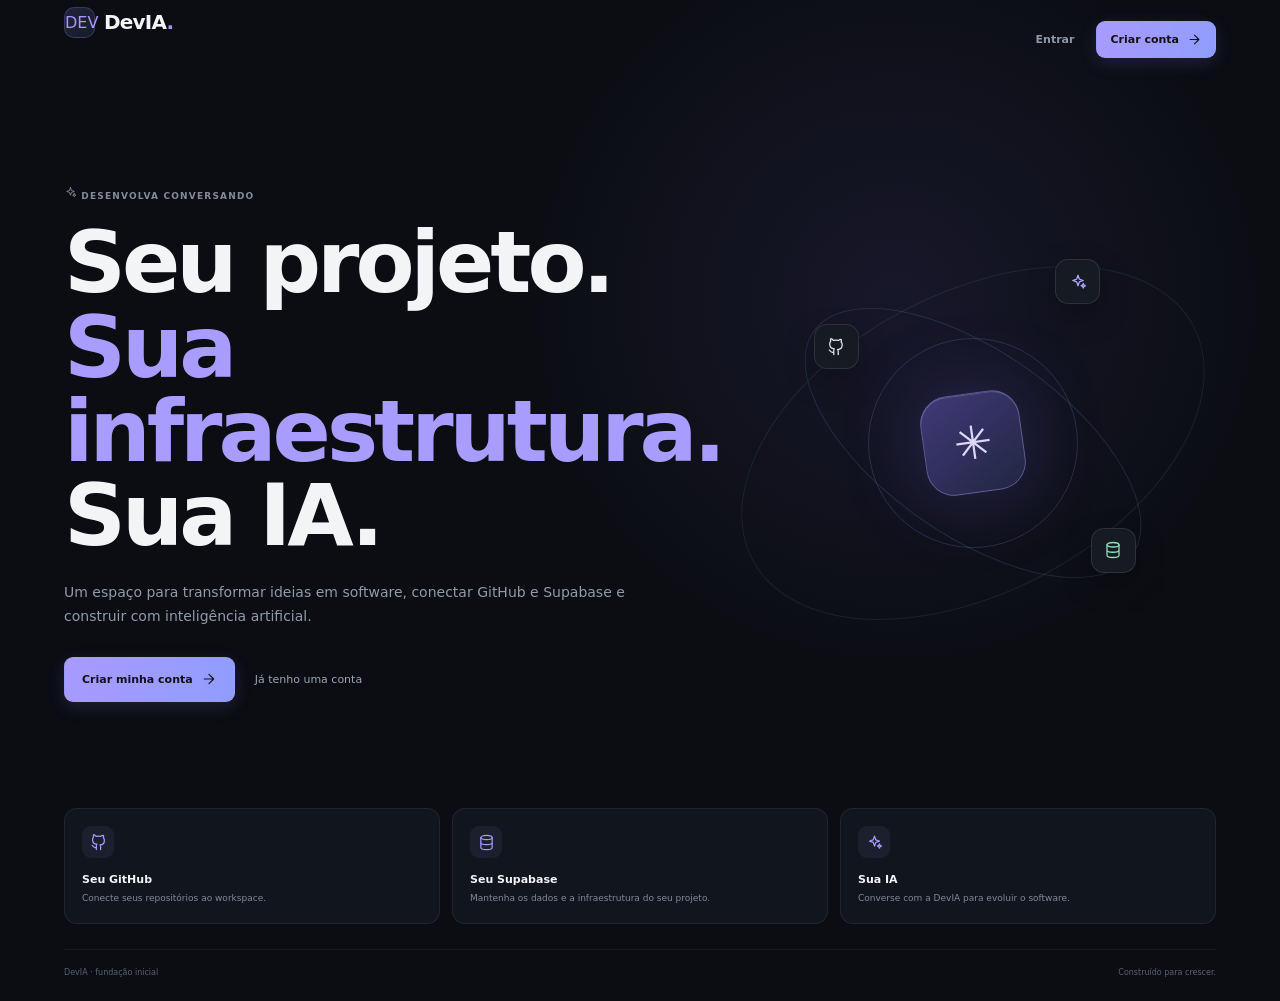
==== commit 3cf278fa: "fix: bust stale frontend assets" ====
--- a/index.html
+++ b/index.html
@@ -7,11 +7,11 @@
     <meta name="description" content="DevIA — espaço de trabalho para desenvolvimento de software com IA." />
     <title>DevIA — Workspace</title>
     <link rel="icon" type="image/svg+xml" href="/favicon.svg" />
-    <link rel="stylesheet" href="/src/styles.css" />
-    <link rel="stylesheet" href="/src/auth.css" />
+    <link rel="stylesheet" href="/src/styles.css?v=20261008-0206" />
+    <link rel="stylesheet" href="/src/auth.css?v=20261008-0206" />
   </head>
   <body>
     <div id="app" aria-live="polite"></div>
-    <script type="module" src="/src/app.js"></script>
+    <script type="module" src="/src/app.js?v=20261008-0206"></script>
   </body>
 </html>
--- a/src/styles.css
+++ b/src/styles.css
@@ -231,6 +231,13 @@
 .chat-message__meta > span { color: #677182; font-size: 8px; }
 .chat-message__body p { margin: 5px 0 0; color: #9ba3b1; font-size: 10px; line-height: 1.65; }
 .chat-message--user .chat-message__body p { display: inline-block; padding: 8px 10px; color: #ded9ff; border: 1px solid rgba(164,150,255,.1); border-radius: 10px 3px 10px 10px; background: rgba(117,100,195,.11); text-align: left; }
+.chat-message__content { margin-top: 5px; color: #9ba3b1; font-size: 10px; line-height: 1.65; overflow-wrap: anywhere; }
+.chat-message__content p { margin: 0; }
+.chat-message__content strong { color: #e3e5eb; font-weight: 680; }
+.chat-message__content em { color: #b8beca; }
+.chat-inline-code { padding: 2px 5px; color: #d6d1ff; border: 1px solid rgba(164,150,255,.14); border-radius: 5px; background: rgba(117,100,195,.09); font-family: ui-monospace, SFMono-Regular, Menlo, monospace; font-size: .92em; }
+.chat-code { overflow: auto; margin: 8px 0 0; padding: 9px 10px; color: #c6ccd7; border: 1px solid var(--line); border-radius: 8px; background: #0c1015; font-family: ui-monospace, SFMono-Regular, Menlo, monospace; font-size: 9px; line-height: 1.6; white-space: pre; }
+.chat-message__content--user { display: inline-block; padding: 8px 10px; color: #ded9ff; border: 1px solid rgba(164,150,255,.1); border-radius: 10px 3px 10px 10px; background: rgba(117,100,195,.11); text-align: left; }
 .demo-chip { padding: 2px 4px; color: #988be4 !important; border: 1px solid rgba(157,139,255,.16); border-radius: 4px; font-size: 7px !important; font-weight: 750; letter-spacing: .3px; }
 .processing-label { color: #ae9fff !important; }
 .typing-indicator { display: flex; gap: 4px; margin-top: 8px; }
@@ -513,3 +520,27 @@
   .demo-site--standalone .demo-site__footer { flex-wrap: wrap; font-size: 5px; }
   .toast { right: 12px; bottom: 12px; }
 }
+
+.preview-select { max-width: 230px; min-width: 150px; height: 27px; padding: 0 8px; color: #9fa7b4; border: 1px solid rgba(180,190,210,.075); border-radius: 6px; outline: none; background: #0d1117; font: inherit; font-size: 8px; }
+.preview-select:focus { border-color: rgba(134,208,169,.35); }
+.preview-canvas--real { min-height: 610px; padding: 0; position: relative; }
+.github-preview-frame { display: block; width: 100%; min-height: 610px; border: 0; background: #fff; }
+#github-preview-frame { width: 100%; min-height: 610px; border: 0; background: #fff; }
+.preview-status { display: grid; min-height: 610px; place-items: center; align-content: center; gap: 9px; padding: 30px; color: #8b95a4; text-align: center; }
+.preview-status strong { color: #d4d9e0; font-size: 13px; }
+.preview-status span { max-width: 440px; font-size: 9px; line-height: 1.6; }
+.preview-status__icon { display: grid; width: 42px; height: 42px; place-items: center; color: #91d9b2; border: 1px solid rgba(145,217,178,.16); border-radius: 12px; background: rgba(145,217,178,.06); }
+.preview-status--error .preview-status__icon { color: #e0a0a8; border-color: rgba(224,160,168,.16); background: rgba(224,160,168,.06); }
+.integration-card__footer { flex-wrap: wrap; }
+
+
+.chat-composer__actions { display: flex; align-items: center; gap: 6px; }
+.voice-button { width: 30px; height: 30px; padding: 0; }
+.audio-capture-panel { display: grid; gap: 9px; margin-top: 9px; padding: 10px; border: 1px solid rgba(162,147,255,.18); border-radius: 12px; background: rgba(162,147,255,.045); }
+.audio-visualizer { display: block; width: 100%; height: 42px; border-radius: 8px; background: rgba(255,255,255,.018); }
+.audio-capture-panel__status { color: #b8b0d9; font-size: 10px; line-height: 1.45; }
+.audio-capture-panel__loading { color: #aaa1ff; font-size: 10px; font-weight: 650; }
+.audio-capture-panel__actions { display: flex; justify-content: flex-end; gap: 7px; }
+.voice-button--recording { color: #f0a3ab; border-color: rgba(240,163,171,.35); background: rgba(240,163,171,.08); }
+.chat-audio-message { display: grid; grid-template-columns: auto 1fr; align-items: center; gap: 7px; }
+.chat-audio-message audio { grid-column: 1 / -1; width: min(280px, 100%); height: 30px; }
